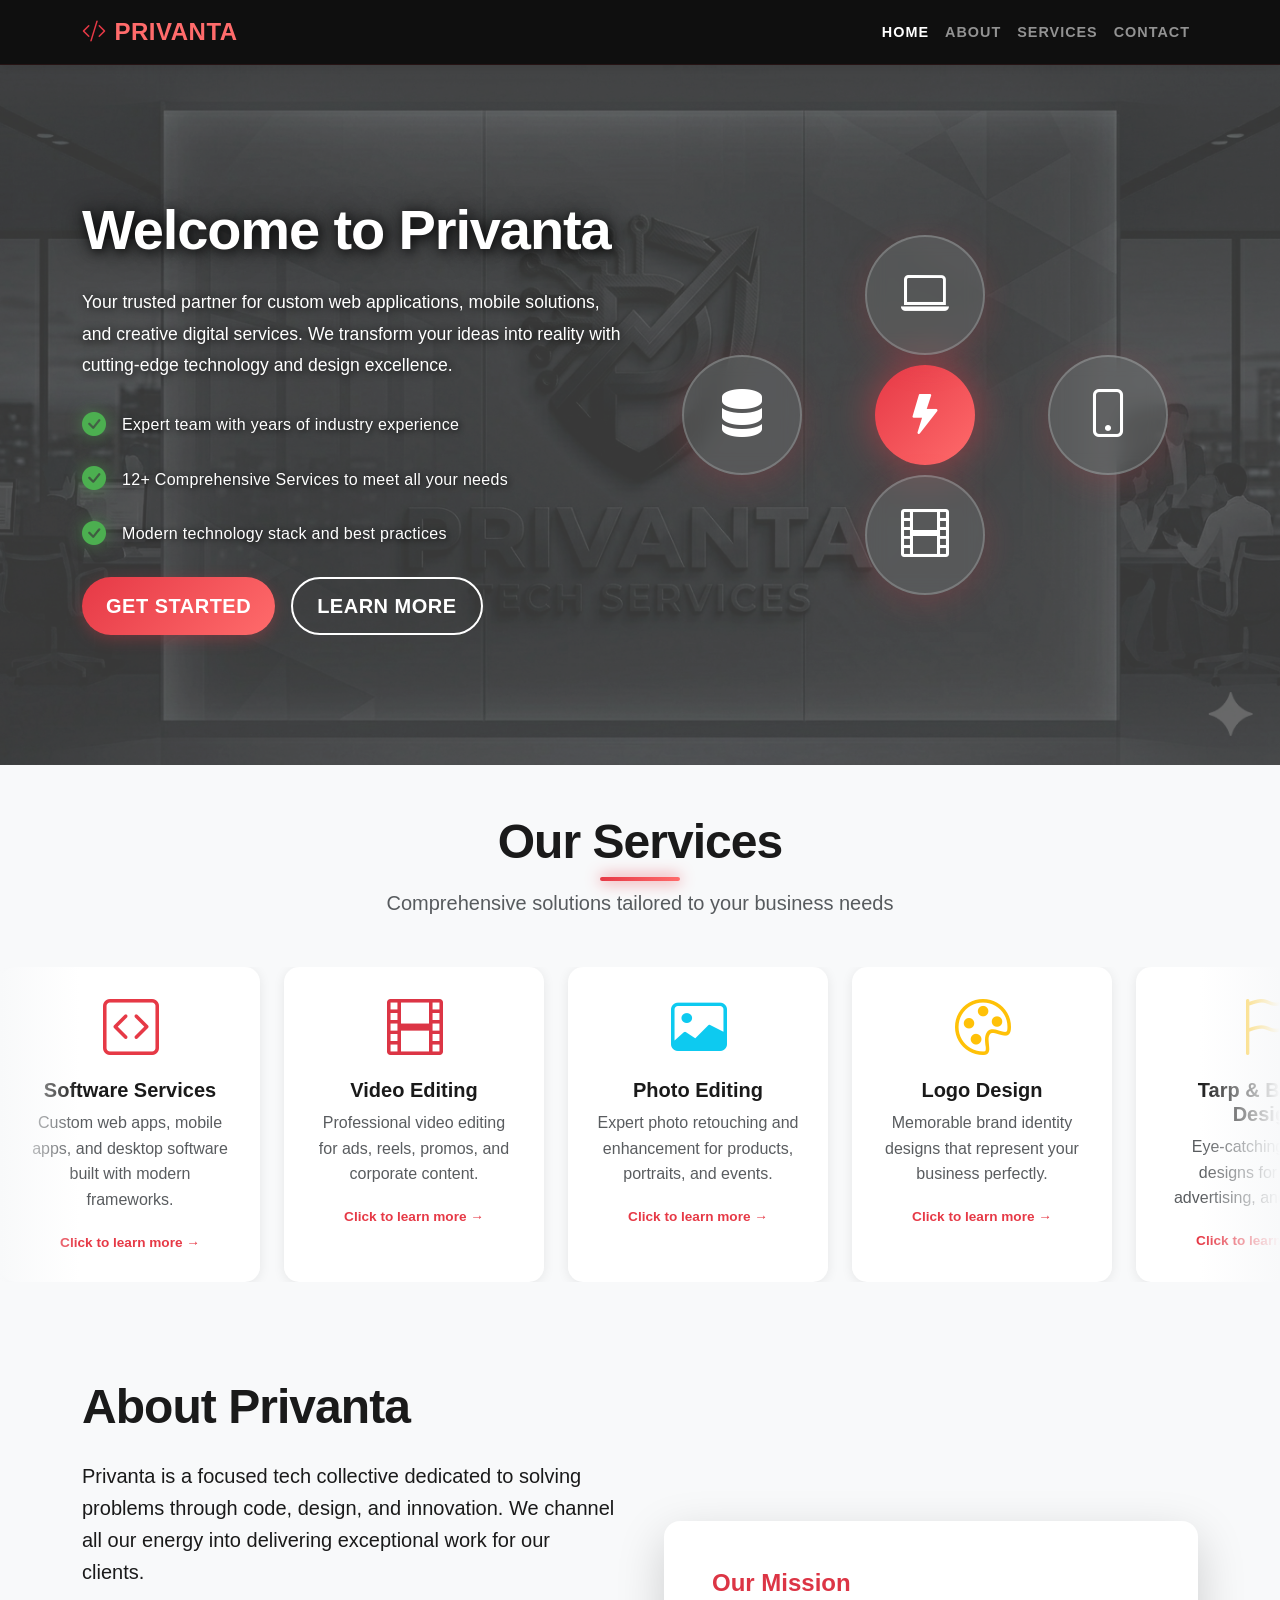
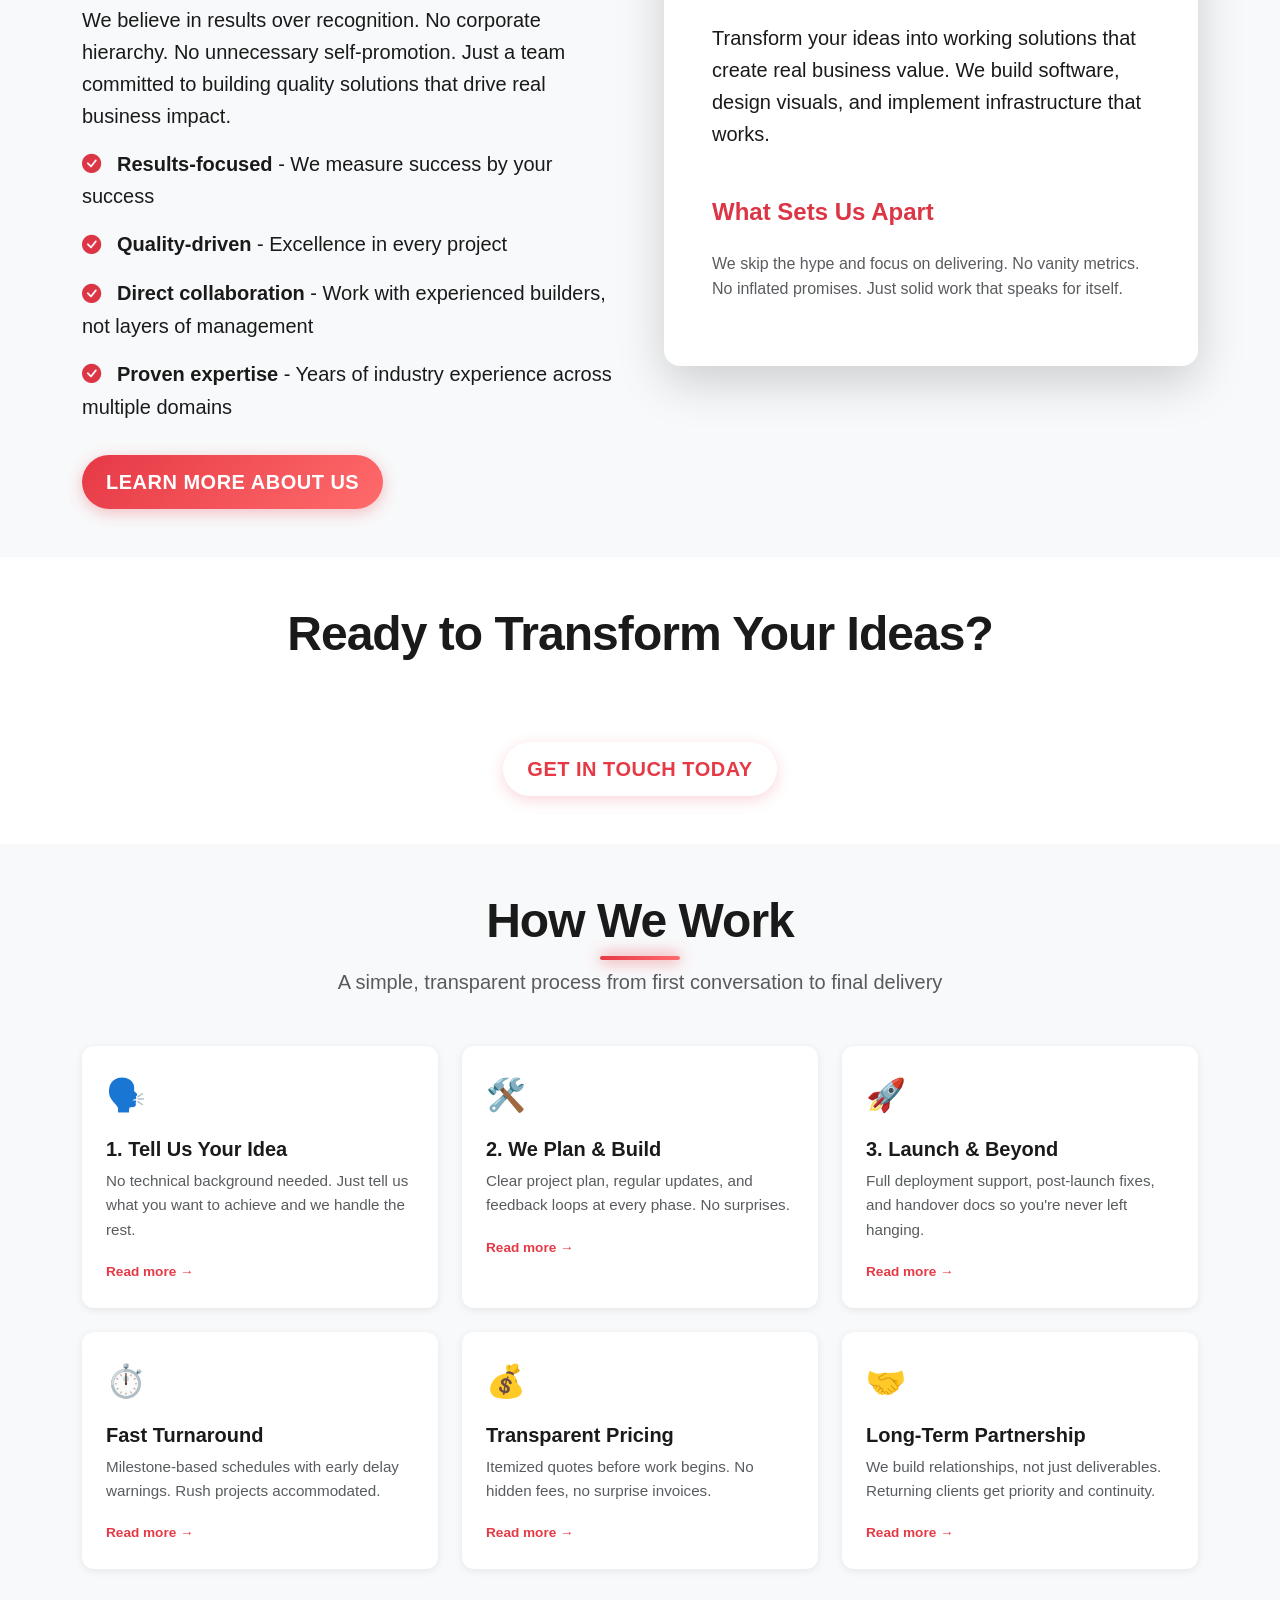
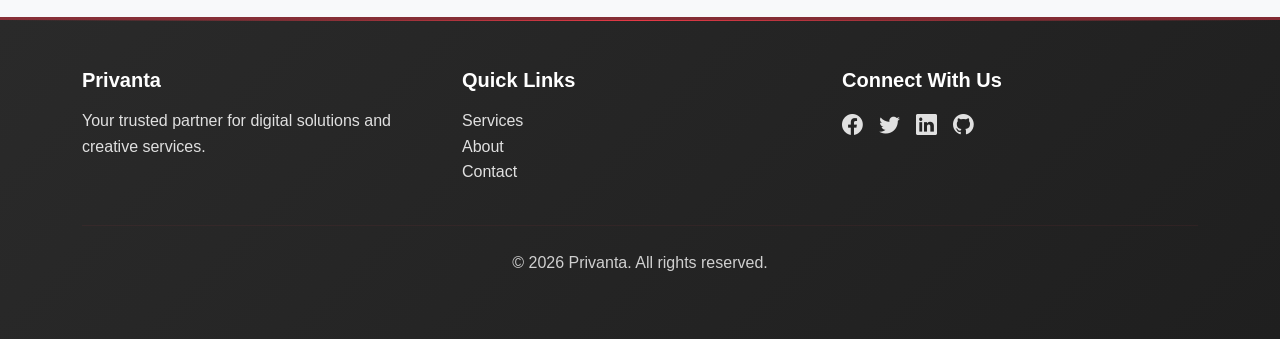
==== index.html @ a0b8b3bc "This is an initial commit" ====
<!DOCTYPE html>
<html lang="en">
<head>
    <meta charset="UTF-8">
    <meta name="viewport" content="width=device-width, initial-scale=1.0">
    <title>Privanta - Your Digital Solutions Partner</title>
    
    <!-- Bootstrap 5 CSS -->
    <link href="https://cdn.jsdelivr.net/npm/bootstrap@5.3.0/dist/css/bootstrap.min.css" rel="stylesheet">
    
    <!-- Bootstrap Icons -->
    <link href="https://cdn.jsdelivr.net/npm/bootstrap-icons@1.11.0/font/bootstrap-icons.css" rel="stylesheet">
    
    <!-- Custom CSS -->
    <link rel="stylesheet" href="css/style.css">
</head>
<body>
    <!-- Navigation -->
    <nav class="navbar navbar-expand-lg navbar-dark bg-dark sticky-top shadow-sm">
        <div class="container">
            <a class="navbar-brand fw-bold" href="#home">
                <i class="bi bi-code-slash"></i> Privanta
            </a>
            <button class="navbar-toggler" type="button" data-bs-toggle="collapse" data-bs-target="#navbarNav">
                <span class="navbar-toggler-icon"></span>
            </button>
            <div class="collapse navbar-collapse" id="navbarNav">
                <ul class="navbar-nav ms-auto">
                    <li class="nav-item"><a class="nav-link" href="#home">Home</a></li>
                    <li class="nav-item"><a class="nav-link" href="about">About</a></li>
                    <li class="nav-item"><a class="nav-link" href="#services">Services</a></li>
                    <li class="nav-item"><a class="nav-link" href="#" onclick="event.preventDefault(); new bootstrap.Modal(document.getElementById('contactModal')).show();">Contact</a></li>
                </ul>
            </div>
        </div>
    </nav>

    <!-- Hero Section -->
    <section id="home" class="hero-section py-5 bg-gradient">
        <div class="container py-5">
            <div class="row align-items-center">
                <div class="col-lg-6 text-white mb-5 mb-lg-0">
                    <h1 class="display-3 fw-bold mb-4 hero-title">Welcome to Privanta</h1>
                    <p class="lead mb-4 hero-subtitle">Your trusted partner for custom web applications, mobile solutions, and creative digital services. We transform your ideas into reality with cutting-edge technology and design excellence.</p>
                    
                    <!-- Key Features -->
                    <div class="hero-features mb-4">
                        <div class="d-flex align-items-center mb-3">
                            <i class="bi bi-check-circle-fill text-success me-3" style="font-size: 1.5rem;"></i>
                            <span>Expert team with years of industry experience</span>
                        </div>
                        <div class="d-flex align-items-center mb-3">
                            <i class="bi bi-check-circle-fill text-success me-3" style="font-size: 1.5rem;"></i>
                            <span>12+ Comprehensive Services to meet all your needs</span>
                        </div>
                        <div class="d-flex align-items-center">
                            <i class="bi bi-check-circle-fill text-success me-3" style="font-size: 1.5rem;"></i>
                            <span>Modern technology stack and best practices</span>
                        </div>
                    </div>

                    <div class="d-flex gap-3 flex-wrap">
                        <button class="btn btn-primary btn-lg" data-bs-toggle="modal" data-bs-target="#contactModal">Get Started</button>
                        <button class="btn btn-outline-light btn-lg" data-bs-toggle="modal" data-bs-target="#contactModal">Learn More</button>
                    </div>
                </div>
                <div class="col-lg-6">
                    <div class="hero-image text-center">
                        <!-- Animated Icons -->
                        <div class="hero-icons-container">
                            <div class="hero-icon-circle icon-1" onclick="showHeroDetail('web')" style="cursor:pointer;">
                                <i class="bi bi-laptop"></i>
                            </div>
                            <div class="hero-icon-circle icon-2" onclick="showHeroDetail('mobile')" style="cursor:pointer;">
                                <i class="bi bi-phone"></i>
                            </div>
                            <div class="hero-icon-circle icon-3" onclick="showHeroDetail('media')" style="cursor:pointer;">
                                <i class="bi bi-film"></i>
                            </div>
                            <div class="hero-icon-circle icon-4" onclick="showHeroDetail('infrastructure')" style="cursor:pointer;">
                                <i class="bi bi-server"></i>
                            </div>
                            <div class="hero-center-icon" onclick="showHeroDetail('privanta')" style="cursor:pointer;">
                                <i class="bi bi-lightning-fill"></i>
                            </div>
                        </div>
                        

                    </div>
                </div>
            </div>
        </div>
    </section>

    <!-- Services Section -->
    <section id="services" class="py-5 bg-light">
        <div class="container">
            <div class="section-header text-center mb-5">
                <h2 class="display-5 fw-bold mb-3">Our Services</h2>
                <p class="lead text-muted">Comprehensive solutions tailored to your business needs</p>
            </div>
        </div>
        <div class="services-scroll-wrapper">
            <div class="services-scroll-track">
                <!-- Original set -->
                <div class="service-scroll-card" onclick="showServiceDetail('Software Services')">
                    <div class="service-icon mb-3"><i class="bi bi-code-square display-4 text-primary"></i></div>
                    <h5 class="fw-bold mb-2">Software Services</h5>
                    <p class="text-muted">Custom web apps, mobile apps, and desktop software built with modern frameworks.</p>
                    <span class="text-primary fw-bold" style="font-size:0.85rem;">Click to learn more →</span>
                </div>
                <div class="service-scroll-card" onclick="showServiceDetail('Video Editing')">
                    <div class="service-icon mb-3"><i class="bi bi-film display-4 text-danger"></i></div>
                    <h5 class="fw-bold mb-2">Video Editing</h5>
                    <p class="text-muted">Professional video editing for ads, reels, promos, and corporate content.</p>
                    <span class="text-primary fw-bold" style="font-size:0.85rem;">Click to learn more →</span>
                </div>
                <div class="service-scroll-card" onclick="showServiceDetail('Photo Editing')">
                    <div class="service-icon mb-3"><i class="bi bi-image display-4 text-info"></i></div>
                    <h5 class="fw-bold mb-2">Photo Editing</h5>
                    <p class="text-muted">Expert photo retouching and enhancement for products, portraits, and events.</p>
                    <span class="text-primary fw-bold" style="font-size:0.85rem;">Click to learn more →</span>
                </div>
                <div class="service-scroll-card" onclick="showServiceDetail('Logo Design')">
                    <div class="service-icon mb-3"><i class="bi bi-palette display-4 text-warning"></i></div>
                    <h5 class="fw-bold mb-2">Logo Design</h5>
                    <p class="text-muted">Memorable brand identity designs that represent your business perfectly.</p>
                    <span class="text-primary fw-bold" style="font-size:0.85rem;">Click to learn more →</span>
                </div>
                <div class="service-scroll-card" onclick="showServiceDetail('Tarp and Banners Custom Design')">
                    <div class="service-icon mb-3"><i class="bi bi-flag display-4 text-warning"></i></div>
                    <h5 class="fw-bold mb-2">Tarp & Banner Design</h5>
                    <p class="text-muted">Eye-catching custom designs for events, advertising, and branding.</p>
                    <span class="text-primary fw-bold" style="font-size:0.85rem;">Click to learn more →</span>
                </div>
                <div class="service-scroll-card" onclick="showServiceDetail('CCTV Installations')">
                    <div class="service-icon mb-3"><i class="bi bi-camera-video display-4 text-danger"></i></div>
                    <h5 class="fw-bold mb-2">CCTV Installations</h5>
                    <p class="text-muted">Professional HD surveillance setup, configuration, and maintenance.</p>
                    <span class="text-primary fw-bold" style="font-size:0.85rem;">Click to learn more →</span>
                </div>
                <div class="service-scroll-card" onclick="showServiceDetail('Server Setup')">
                    <div class="service-icon mb-3"><i class="bi bi-server display-4 text-primary"></i></div>
                    <h5 class="fw-bold mb-2">Server Setup</h5>
                    <p class="text-muted">Complete server deployment, security hardening, and infrastructure management.</p>
                    <span class="text-primary fw-bold" style="font-size:0.85rem;">Click to learn more →</span>
                </div>
                <!-- Duplicate set for seamless loop -->
                <div class="service-scroll-card" onclick="showServiceDetail('Software Services')">
                    <div class="service-icon mb-3"><i class="bi bi-code-square display-4 text-primary"></i></div>
                    <h5 class="fw-bold mb-2">Software Services</h5>
                    <p class="text-muted">Custom web apps, mobile apps, and desktop software built with modern frameworks.</p>
                    <span class="text-primary fw-bold" style="font-size:0.85rem;">Click to learn more →</span>
                </div>
                <div class="service-scroll-card" onclick="showServiceDetail('Video Editing')">
                    <div class="service-icon mb-3"><i class="bi bi-film display-4 text-danger"></i></div>
                    <h5 class="fw-bold mb-2">Video Editing</h5>
                    <p class="text-muted">Professional video editing for ads, reels, promos, and corporate content.</p>
                    <span class="text-primary fw-bold" style="font-size:0.85rem;">Click to learn more →</span>
                </div>
                <div class="service-scroll-card" onclick="showServiceDetail('Photo Editing')">
                    <div class="service-icon mb-3"><i class="bi bi-image display-4 text-info"></i></div>
                    <h5 class="fw-bold mb-2">Photo Editing</h5>
                    <p class="text-muted">Expert photo retouching and enhancement for products, portraits, and events.</p>
                    <span class="text-primary fw-bold" style="font-size:0.85rem;">Click to learn more →</span>
                </div>
                <div class="service-scroll-card" onclick="showServiceDetail('Logo Design')">
                    <div class="service-icon mb-3"><i class="bi bi-palette display-4 text-warning"></i></div>
                    <h5 class="fw-bold mb-2">Logo Design</h5>
                    <p class="text-muted">Memorable brand identity designs that represent your business perfectly.</p>
                    <span class="text-primary fw-bold" style="font-size:0.85rem;">Click to learn more →</span>
                </div>
                <div class="service-scroll-card" onclick="showServiceDetail('Tarp and Banners Custom Design')">
                    <div class="service-icon mb-3"><i class="bi bi-flag display-4 text-warning"></i></div>
                    <h5 class="fw-bold mb-2">Tarp & Banner Design</h5>
                    <p class="text-muted">Eye-catching custom designs for events, advertising, and branding.</p>
                    <span class="text-primary fw-bold" style="font-size:0.85rem;">Click to learn more →</span>
                </div>
                <div class="service-scroll-card" onclick="showServiceDetail('CCTV Installations')">
                    <div class="service-icon mb-3"><i class="bi bi-camera-video display-4 text-danger"></i></div>
                    <h5 class="fw-bold mb-2">CCTV Installations</h5>
                    <p class="text-muted">Professional HD surveillance setup, configuration, and maintenance.</p>
                    <span class="text-primary fw-bold" style="font-size:0.85rem;">Click to learn more →</span>
                </div>
                <div class="service-scroll-card" onclick="showServiceDetail('Server Setup')">
                    <div class="service-icon mb-3"><i class="bi bi-server display-4 text-primary"></i></div>
                    <h5 class="fw-bold mb-2">Server Setup</h5>
                    <p class="text-muted">Complete server deployment, security hardening, and infrastructure management.</p>
                    <span class="text-primary fw-bold" style="font-size:0.85rem;">Click to learn more →</span>
                </div>
            </div>
        </div>
    </section>    </section>

    <!-- About Privanta Section -->
    <section id="about" class="py-5 bg-light">
        <div class="container">
            <div class="row align-items-center g-5">
                <div class="col-lg-6">
                    <h2 class="display-5 fw-bold mb-4">About Privanta</h2>
                    <p class="fs-5 mb-3">Privanta is a focused tech collective dedicated to solving problems through code, design, and innovation. We channel all our energy into delivering exceptional work for our clients.</p>
                    <p class="fs-5 mb-3">We believe in results over recognition. No corporate hierarchy. No unnecessary self-promotion. Just a team committed to building quality solutions that drive real business impact.</p>
                    <ul class="fs-5 list-unstyled">
                        <li class="mb-3"><i class="bi bi-check-circle-fill text-danger me-3" style="font-size: 1.2rem;"></i><strong>Results-focused</strong> - We measure success by your success</li>
                        <li class="mb-3"><i class="bi bi-check-circle-fill text-danger me-3" style="font-size: 1.2rem;"></i><strong>Quality-driven</strong> - Excellence in every project</li>
                        <li class="mb-3"><i class="bi bi-check-circle-fill text-danger me-3" style="font-size: 1.2rem;"></i><strong>Direct collaboration</strong> - Work with experienced builders, not layers of management</li>
                        <li class="mb-3"><i class="bi bi-check-circle-fill text-danger me-3" style="font-size: 1.2rem;"></i><strong>Proven expertise</strong> - Years of industry experience across multiple domains</li>
                    </ul>
                    <a href="about" class="btn btn-primary btn-lg mt-3">Learn More About Us</a>
                </div>
                <div class="col-lg-6">
                    <div class="bg-white p-5 rounded-4 shadow-lg">
                        <h4 class="fw-bold mb-4 text-danger">Our Mission</h4>
                        <p class="fs-5 mb-4">Transform your ideas into working solutions that create real business value. We build software, design visuals, and implement infrastructure that works.</p>
                        <h4 class="fw-bold mb-4 text-danger mt-5">What Sets Us Apart</h4>
                        <p class="text-muted">We skip the hype and focus on delivering. No vanity metrics. No inflated promises. Just solid work that speaks for itself.</p>
                    </div>
                </div>
            </div>
        </div>
    </section>

    <!-- Call to Action Section -->
    <section class="py-5 bg-gradient" style="position: relative;">
        <div class="container text-center text-white" style="position: relative; z-index: 1;">
            <h2 class="display-5 fw-bold mb-4">Ready to Transform Your Ideas?</h2>
            <p class="lead mb-4">Let's collaborate to create something extraordinary for your business.</p>
            <button class="btn btn-light btn-lg fw-bold" data-bs-toggle="modal" data-bs-target="#contactModal">
                Get In Touch Today
            </button>
        </div>
    </section>

    <!-- How We Work Section -->
    <section class="py-5" style="background: #f8f9fa;">
        <div class="container">
            <div class="section-header text-center mb-5">
                <h2 class="display-5 fw-bold mb-3">How We Work</h2>
                <p class="lead text-muted">A simple, transparent process from first conversation to final delivery</p>
            </div>
            <div class="row g-4">
                <div class="col-md-4">
                    <div class="bg-white rounded-3 p-4 h-100 shadow-sm border-0 hover-glow" onclick="showHowWeWork('idea')" style="cursor:pointer;">
                        <div class="mb-3" style="font-size: 2rem;">🗣️</div>
                        <h5 class="fw-bold mb-2">1. Tell Us Your Idea</h5>
                        <p class="text-muted" style="font-size: 0.95rem;">No technical background needed. Just tell us what you want to achieve and we handle the rest.</p>
                        <span class="text-primary fw-bold" style="font-size:0.85rem;">Read more →</span>
                    </div>
                </div>
                <div class="col-md-4">
                    <div class="bg-white rounded-3 p-4 h-100 shadow-sm border-0 hover-glow" onclick="showHowWeWork('build')" style="cursor:pointer;">
                        <div class="mb-3" style="font-size: 2rem;">🛠️</div>
                        <h5 class="fw-bold mb-2">2. We Plan & Build</h5>
                        <p class="text-muted" style="font-size: 0.95rem;">Clear project plan, regular updates, and feedback loops at every phase. No surprises.</p>
                        <span class="text-primary fw-bold" style="font-size:0.85rem;">Read more →</span>
                    </div>
                </div>
                <div class="col-md-4">
                    <div class="bg-white rounded-3 p-4 h-100 shadow-sm border-0 hover-glow" onclick="showHowWeWork('launch')" style="cursor:pointer;">
                        <div class="mb-3" style="font-size: 2rem;">🚀</div>
                        <h5 class="fw-bold mb-2">3. Launch & Beyond</h5>
                        <p class="text-muted" style="font-size: 0.95rem;">Full deployment support, post-launch fixes, and handover docs so you're never left hanging.</p>
                        <span class="text-primary fw-bold" style="font-size:0.85rem;">Read more →</span>
                    </div>
                </div>
                <div class="col-md-4">
                    <div class="bg-white rounded-3 p-4 h-100 shadow-sm border-0 hover-glow" onclick="showHowWeWork('turnaround')" style="cursor:pointer;">
                        <div class="mb-3" style="font-size: 2rem;">⏱️</div>
                        <h5 class="fw-bold mb-2">Fast Turnaround</h5>
                        <p class="text-muted" style="font-size: 0.95rem;">Milestone-based schedules with early delay warnings. Rush projects accommodated.</p>
                        <span class="text-primary fw-bold" style="font-size:0.85rem;">Read more →</span>
                    </div>
                </div>
                <div class="col-md-4">
                    <div class="bg-white rounded-3 p-4 h-100 shadow-sm border-0 hover-glow" onclick="showHowWeWork('pricing')" style="cursor:pointer;">
                        <div class="mb-3" style="font-size: 2rem;">💰</div>
                        <h5 class="fw-bold mb-2">Transparent Pricing</h5>
                        <p class="text-muted" style="font-size: 0.95rem;">Itemized quotes before work begins. No hidden fees, no surprise invoices.</p>
                        <span class="text-primary fw-bold" style="font-size:0.85rem;">Read more →</span>
                    </div>
                </div>
                <div class="col-md-4">
                    <div class="bg-white rounded-3 p-4 h-100 shadow-sm border-0 hover-glow" onclick="showHowWeWork('partnership')" style="cursor:pointer;">
                        <div class="mb-3" style="font-size: 2rem;">🤝</div>
                        <h5 class="fw-bold mb-2">Long-Term Partnership</h5>
                        <p class="text-muted" style="font-size: 0.95rem;">We build relationships, not just deliverables. Returning clients get priority and continuity.</p>
                        <span class="text-primary fw-bold" style="font-size:0.85rem;">Read more →</span>
                    </div>
                </div>
            </div>
        </div>
    </section>

    <!-- Footer -->
    <footer class="bg-dark text-white py-5">
        <div class="container">
            <div class="row g-4">
                <div class="col-md-4">
                    <h5 class="fw-bold mb-3">Privanta</h5>
                    <p style="color: #e0e0e0;">Your trusted partner for digital solutions and creative services.</p>
                </div>
                <div class="col-md-4">
                    <h5 class="fw-bold mb-3">Quick Links</h5>
                    <ul class="list-unstyled">
                        <li><a href="#services" style="color: #e0e0e0;" class="text-decoration-none">Services</a></li>
                        <li><a href="about" style="color: #e0e0e0;" class="text-decoration-none">About</a></li>
                        <li><a href="#" onclick="event.preventDefault(); new bootstrap.Modal(document.getElementById('contactModal')).show();" style="color: #e0e0e0;" class="text-decoration-none">Contact</a></li>
                    </ul>
                </div>
                <div class="col-md-4">
                    <h5 class="fw-bold mb-3">Connect With Us</h5>
                    <div class="d-flex gap-3">
                        <a href="#" style="color: #e0e0e0;" class="text-decoration-none"><i class="bi bi-facebook"></i></a>
                        <a href="#" style="color: #e0e0e0;" class="text-decoration-none"><i class="bi bi-twitter"></i></a>
                        <a href="#" style="color: #e0e0e0;" class="text-decoration-none"><i class="bi bi-linkedin"></i></a>
                        <a href="#" style="color: #e0e0e0;" class="text-decoration-none"><i class="bi bi-github"></i></a>
                    </div>
                </div>
            </div>
            <hr class="my-4" style="border-color: rgba(230, 57, 70, 0.3);">
            <div class="text-center" style="color: #d0d0d0;">
                <p>&copy; 2026 Privanta. All rights reserved.</p>
            </div>
        </div>
    </footer>

    <!-- Tech Details Modal -->
    <div class="modal fade" id="techModal" tabindex="-1">
        <div class="modal-dialog modal-dialog-centered modal-lg">
            <div class="modal-content">
                <div class="modal-header bg-primary text-white">
                    <h5 class="modal-title" id="techModalTitle">Technology Details</h5>
                    <button type="button" class="btn-close btn-close-white" data-bs-dismiss="modal"></button>
                </div>
                <div class="modal-body">
                    <div id="techDescription"></div>
                </div>
            </div>
        </div>
    </div>

    <!-- Service Details Modal -->
    <div class="modal fade" id="serviceModal" tabindex="-1">
        <div class="modal-dialog modal-dialog-centered modal-lg">
            <div class="modal-content">
                <div class="modal-header bg-primary text-white">
                    <h5 class="modal-title" id="serviceModalTitle">Service Details</h5>
                    <button type="button" class="btn-close btn-close-white" data-bs-dismiss="modal"></button>
                </div>
                <div class="modal-body">
                    <div id="serviceDescription"></div>
                </div>
            </div>
        </div>
    </div>

    <!-- Contact Modal -->
    <div class="modal fade" id="contactModal" tabindex="-1">
        <div class="modal-dialog modal-dialog-centered">
            <div class="modal-content">
                <div class="modal-header bg-primary text-white">
                    <h5 class="modal-title">Get In Touch</h5>
                    <button type="button" class="btn-close btn-close-white" data-bs-dismiss="modal"></button>
                </div>
                <div class="modal-body p-4">
                    <form id="contactForm">
                        <div class="mb-3">
                            <label for="name" class="form-label">Full Name</label>
                            <input type="text" class="form-control" id="name" required>
                        </div>
                        <div class="mb-3">
                            <label for="email" class="form-label">Email Address</label>
                            <input type="email" class="form-control" id="email" required>
                        </div>
                        <div class="mb-3">
                            <label for="service" class="form-label">Service Interest</label>
                            <select class="form-select" id="service" required>
                                <option selected disabled>Select a service</option>
                                <option>Software Services</option>
                                <option>Video Editing</option>
                                <option>Photo Editing</option>
                                <option>Logo Design</option>
                                <option>Tarp and Banners Custom Design</option>
                                <option>CCTV Installations</option>
                                <option>Server Setup</option>
                            </select>
                        </div>
                        <div class="mb-3">
                            <label for="message" class="form-label">Message</label>
                            <textarea class="form-control" id="message" rows="4" required></textarea>
                        </div>
                        <button type="submit" class="btn btn-primary w-100">Send Message</button>
                    </form>
                </div>
            </div>
        </div>
    </div>

    <!-- Bootstrap 5 JS -->
    <script src="https://cdn.jsdelivr.net/npm/bootstrap@5.3.0/dist/js/bootstrap.bundle.min.js"></script>
    
    <!-- Custom JS -->
    <script src="js/script.js"></script>
</body>
</html>
---- css/style.css ----
/* ============================================
   CUSTOM STYLES FOR PRIVANTA
   ============================================ */

:root {
    --primary-color: #e63946;
    --secondary-color: #ff6b6b;
    --accent-color: #a4161a;
    --dark-bg: #0f0f0f;
    --light-bg: #f8f9fa;
    --text-dark: #1a1a1a;
    --text-muted: #6c757d;
    --border-color: #e9ecef;
    --gradient-light: #ff8c8c;
    --red-glow: rgba(230, 57, 70, 0.3);
}

/* ============================================
   GENERAL STYLES
   ============================================ */

* {
    margin: 0;
    padding: 0;
    box-sizing: border-box;
}

body {
    font-family: 'Segoe UI', Tahoma, Geneva, Verdana, sans-serif;
    color: var(--text-dark);
    line-height: 1.6;
    overflow-x: hidden;
}

html {
    scroll-behavior: smooth;
}

/* ============================================
   TYPOGRAPHY
   ============================================ */

h1, h2, h3, h4, h5, h6 {
    font-weight: 600;
    color: var(--text-dark);
}

.display-4, .display-5 {
    letter-spacing: -0.02em;
}

/* ============================================
   GRADIENT BACKGROUND
   ============================================ */

.bg-gradient {
    background: linear-gradient(135deg, #e63946 0%, #ff6b6b 50%, #a4161a 100%);
    position: relative;
    overflow: hidden;
}



@keyframes moveBackground {
    0% {
        transform: translate(0, 0);
    }
    100% {
        transform: translate(50px, 50px);
    }
}

/* ============================================
   NAVIGATION
   ============================================ */

.navbar {
    background-color: var(--dark-bg) !important;
    box-shadow: 0 4px 20px rgba(230, 57, 70, 0.2);
    backdrop-filter: blur(10px);
    border-bottom: 1px solid rgba(230, 57, 70, 0.1);
}

.navbar-brand {
    font-size: 1.5rem;
    letter-spacing: 0.5px;
    color: var(--secondary-color) !important;
    font-weight: 800;
    text-transform: uppercase;
    animation: brandPulse 2s ease-in-out infinite;
    display: flex;
    align-items: center;
}

.navbar-logo {
    height: 50px;
    width: auto;
    filter: drop-shadow(0 0 8px rgba(230, 57, 70, 0.6));
    animation: logoPulse 2s ease-in-out infinite;
    transition: all 0.3s ease;
}

.navbar-brand:hover .navbar-logo {
    filter: drop-shadow(0 0 15px rgba(255, 107, 107, 0.8)) brightness(1.1);
}

@keyframes logoPulse {
    0%, 100% {
        filter: drop-shadow(0 0 8px rgba(230, 57, 70, 0.6));
    }
    50% {
        filter: drop-shadow(0 0 15px rgba(255, 107, 107, 0.8));
    }
}

@keyframes brandPulse {
    0%, 100% {
        text-shadow: 0 0 10px rgba(230, 57, 70, 0.5);
    }
    50% {
        text-shadow: 0 0 20px rgba(255, 107, 107, 0.8);
    }
}

.navbar-brand i {
    margin-right: 0.5rem;
    color: var(--primary-color);
    animation: spin 3s linear infinite;
}

@keyframes spin {
    0% {
        transform: rotate(0deg);
    }
    100% {
        transform: rotate(360deg);
    }
}

.nav-link {
    transition: all 0.3s ease;
    position: relative;
    font-weight: 600;
    text-transform: uppercase;
    font-size: 0.9rem;
    letter-spacing: 1px;
}

.nav-link:hover {
    color: var(--secondary-color) !important;
    text-shadow: 0 0 10px rgba(255, 107, 107, 0.6);
}

.nav-link::after {
    content: '';
    position: absolute;
    bottom: 0;
    left: 0;
    width: 0;
    height: 3px;
    background: linear-gradient(90deg, var(--primary-color), var(--secondary-color));
    transition: width 0.4s cubic-bezier(0.34, 1.56, 0.64, 1);
    box-shadow: 0 0 8px var(--primary-color);
}

.nav-link:hover::after {
    width: 100%;
}

/* ============================================
   HERO SECTION
   ============================================ */

.hero-section {
    background: linear-gradient(135deg, rgba(230, 57, 70, 0.6) 0%, rgba(255, 107, 107, 0.6) 50%, rgba(164, 22, 26, 0.7) 100%);
    background-size: cover;
    background-position: center;
    color: white;
    position: relative;
    overflow: hidden;
    min-height: 700px;
    display: flex;
    align-items: center;
}

/* Text color variations for different carousel images */
.hero-section {
    color: #ffffff;
}

.hero-section::before {
    content: '';
    position: absolute;
    top: 0;
    left: 0;
    right: 0;
    bottom: 0;
    background-size: contain;
    background-position: center;
    background-repeat: no-repeat;
    background-attachment: fixed;
    opacity: 0.5;
    z-index: 0;
    transition: background-image 0.8s ease-in-out;
    pointer-events: none;
}

.hero-section::after {
    content: '';
    position: absolute;
    top: 0;
    left: 0;
    right: 0;
    bottom: 0;
    background: rgba(0, 0, 0, 0.45);
    z-index: 0;
    pointer-events: none;
}

/* Mobile Responsive Styles */
@media (max-width: 992px) {
    .hero-icons-container {
        height: 300px;
    }

    .hero-icon-circle {
        width: 100px;
        height: 100px;
        font-size: 2.5rem;
    }

    .hero-center-icon {
        width: 85px;
        height: 85px;
        font-size: 2.2rem;
    }
}

@media (max-width: 768px) {
    .hero-section {
        min-height: 560px;
    }

    .hero-section::before {
        background-attachment: scroll;
        background-size: contain;
        background-position: center;
        opacity: 0.4;
    }

    .hero-title {
        font-size: 2rem;
    }

    .hero-subtitle {
        font-size: 0.95rem;
    }

    /* Hide animations on tablet */
    .hero-icons-container {
        height: 280px;
        opacity: 0.7;
    }

    .hero-icon-circle {
        width: 80px;
        height: 80px;
        font-size: 2rem;
        animation: none !important;
    }

    .hero-icon-circle:hover {
        transform: scale(1) !important;
    }

    .hero-center-icon {
        width: 65px;
        height: 65px;
        font-size: 1.6rem;
        animation: pulse-center-mobile 2s ease-in-out infinite !important;
    }

    @keyframes pulse-center-mobile {
        0%, 100% {
            box-shadow: 0 0 20px rgba(230, 57, 70, 0.4);
        }
        50% {
            box-shadow: 0 0 30px rgba(230, 57, 70, 0.6);
        }
    }
}

@media (max-width: 576px) {
    .hero-section {
        min-height: 480px;
        padding: 1.5rem 0;
    }

    .hero-section::before {
        background-size: contain;
        background-position: center;
        opacity: 0.3;
    }

    .hero-title {
        font-size: 1.4rem;
        margin-bottom: 1.5rem;
    }

    .hero-subtitle {
        font-size: 0.8rem;
        margin-bottom: 1rem;
        line-height: 1.5;
    }

    .hero-features {
        margin-bottom: 1.5rem;
    }

    .hero-features .d-flex {
        margin-bottom: 0.8rem;
    }

    .hero-features .bi-check-circle-fill {
        font-size: 1.2rem;
        margin-right: 0.8rem;
    }

    .hero-features span {
        font-size: 0.85rem;
    }

    /* Minimize/Hide icons on mobile */
    .hero-icons-container {
        height: 150px;
        opacity: 0.4;
        margin-top: 2rem;
    }

    .hero-icon-circle {
        width: 50px;
        height: 50px;
        font-size: 1.2rem;
        animation: none !important;
        border-width: 1px;
    }

    .hero-icon-circle:hover {
        transform: none !important;
        background: rgba(255, 255, 255, 0.1);
    }

    .hero-center-icon {
        width: 45px;
        height: 45px;
        font-size: 1rem;
        animation: pulse-center-mobile 2s ease-in-out infinite !important;
        box-shadow: 0 0 15px rgba(230, 57, 70, 0.3);
    }

    .btn {
        font-size: 0.85rem;
        padding: 0.5rem 1rem;
    }

    .btn-lg {
        padding: 0.6rem 1.2rem;
    }
}

.carousel-indicators {
    position: relative;
    margin-top: 1rem;
    margin-bottom: 0;
}

.carousel-indicators [data-bs-target] {
    background-color: rgba(230, 57, 70, 0.5);
    border-radius: 50%;
    width: 10px;
    height: 10px;
}

.carousel-indicators [data-bs-target].active {
    background-color: var(--primary-color);
}

.carousel-container {
    width: 100%;
    margin: 0 auto;
    display: block;
}

#heroCarousel {
    display: flex;
    justify-content: center;
}

#heroCarousel .carousel-inner {
    border-radius: 1rem;
    box-shadow: 0 8px 32px rgba(230, 57, 70, 0.3);
    background: rgba(0, 0, 0, 0.15);
    padding: 0.5rem;
    width: fit-content;
    margin: 0 auto;
}

#heroCarousel .carousel-item {
    display: flex;
    align-items: center;
    justify-content: center;
}

.carousel-img {
    width: 400px;
    height: 218px;
    object-fit: contain;
    border-radius: 0.75rem;
    filter: drop-shadow(0 0 20px rgba(230, 57, 70, 0.3));
    transition: filter 0.3s ease, transform 0.5s ease;
}

@media (max-width: 992px) {
    .carousel-img {
        width: 320px;
        height: 174px;
    }
}

@media (max-width: 576px) {
    .carousel-img {
        width: 260px;
        height: 142px;
    }
}

.carousel-img:hover {
    filter: drop-shadow(0 0 40px rgba(255, 107, 107, 0.8)) brightness(1.1);
    transform: scale(1.02);
}

.carousel-item.active .carousel-img {
    animation: fadeInScale 0.5s ease-in-out;
}

@keyframes fadeInScale {
    0% {
        opacity: 0;
        transform: scale(0.95);
    }
    100% {
        opacity: 1;
        transform: scale(1);
    }
}

.carousel-img:hover {
    filter: drop-shadow(0 0 40px rgba(255, 107, 107, 0.8)) brightness(1.1);
    transform: scale(1.05);
}

.carousel-inner-custom {
    background: rgba(0, 0, 0, 0.1);
    border-radius: 1rem;
    padding: 1.5rem;
    box-shadow: 0 8px 32px rgba(230, 57, 70, 0.2);
}

.hero-section > .container {
    position: relative;
    z-index: 1;
}

@keyframes floatBg {
    0%, 100% {
        transform: translateY(0) scale(1);
    }
    50% {
        transform: translateY(-30px) scale(1.1);
    }
}

@keyframes carouselFade {
    0% {
        opacity: 1;
    }
    to {
        opacity: 0.8;
    }
}

.hero-image {
    animation: float 3s ease-in-out infinite, glow 2s ease-in-out infinite;
    position: relative;
    z-index: 2;
    height: 100%;
}

.hero-logo-image {
    max-width: 100%;
    height: auto;
    max-height: 500px;
    animation: float 3s ease-in-out infinite, glow 2s ease-in-out infinite;
    filter: drop-shadow(0 0 20px rgba(230, 57, 70, 0.4));
    transition: all 0.3s ease;
}

.hero-logo-image:hover {
    filter: drop-shadow(0 0 40px rgba(255, 107, 107, 0.8)) brightness(1.1);
}

@keyframes float {
    0%, 100% {
        transform: translateY(0px);
    }
    50% {
        transform: translateY(-30px);
    }
}

@keyframes glow {
    0%, 100% {
        filter: drop-shadow(0 0 10px rgba(230, 57, 70, 0.5));
    }
    50% {
        filter: drop-shadow(0 0 30px rgba(255, 107, 107, 0.8));
    }
}

.hero-section h1 {
    animation: slideInLeft 0.8s ease-out;
    position: relative;
    z-index: 2;
}

@keyframes slideInLeft {
    from {
        opacity: 0;
        transform: translateX(-50px);
    }
    to {
        opacity: 1;
        transform: translateX(0);
    }
}

.hero-section .lead {
    font-size: 1.1rem;
    margin-bottom: 2rem;
    animation: slideInLeft 0.8s ease-out 0.2s both;
    position: relative;
    z-index: 2;
}

.hero-section .d-flex {
    animation: slideInLeft 0.8s ease-out 0.4s both;
    position: relative;
    z-index: 2;
}

/* ============================================
   HERO SECTION - ENHANCED ELEMENTS
   ============================================ */

.hero-badge {
    animation: slideInLeft 0.8s ease-out;
    position: relative;
    z-index: 2;
}

.hero-badge .badge {
    font-size: 1rem;
    box-shadow: 0 4px 15px rgba(230, 57, 70, 0.3);
    background: linear-gradient(135deg, #ffffff 0%, #f0f0f0 100%) !important;
    color: #e63946 !important;
    font-weight: 700 !important;
}

.hero-title {
    color: #ffffff;
    animation: slideInLeft 0.8s ease-out 0.1s both;
    font-size: 3.5rem;
    letter-spacing: -0.02em;
    text-shadow: 2px 2px 12px rgba(0, 0, 0, 0.9), 0 0 30px rgba(0, 0, 0, 0.7);
    position: relative;
    z-index: 2;
}

.hero-subtitle {
    animation: slideInLeft 0.8s ease-out 0.2s both;
    font-size: 1.15rem;
    line-height: 1.8;
    color: #ffffff;
    text-shadow: 1px 1px 8px rgba(0, 0, 0, 0.9);
    position: relative;
    z-index: 2;
}

.hero-features {
    animation: slideInLeft 0.8s ease-out 0.3s both;
    position: relative;
    z-index: 2;
}

.hero-features .bi-check-circle-fill {
    animation: pulse 2s ease-in-out infinite;
    color: #4caf50 !important;
    filter: drop-shadow(0 0 8px rgba(76, 175, 80, 0.5));
}

@keyframes pulseCheck {
    0%, 100% {
        filter: drop-shadow(0 0 5px rgba(76, 175, 80, 0.4));
    }
    50% {
        filter: drop-shadow(0 0 15px rgba(76, 175, 80, 0.8));
    }
}

.hero-features span {
    font-weight: 500;
    letter-spacing: 0.3px;
    color: #ffffff;
    text-shadow: 1px 1px 6px rgba(0, 0, 0, 0.9);
}

/* Hero Icons Container */
.hero-icons-container {
    position: relative;
    width: 100%;
    height: 400px;
    display: flex;
    align-items: center;
    justify-content: center;
    z-index: 2;
}

.hero-icon-circle {
    position: absolute;
    width: 120px;
    height: 120px;
    border-radius: 50%;
    background: rgba(255, 255, 255, 0.1);
    backdrop-filter: blur(10px);
    display: flex;
    align-items: center;
    justify-content: center;
    border: 2px solid rgba(255, 255, 255, 0.2);
    font-size: 3rem;
    color: #ffffff;
    box-shadow: 0 8px 32px rgba(230, 57, 70, 0.2);
    transition: all 0.4s ease;
    z-index: 2;
}

.hero-icon-circle:hover {
    background: rgba(255, 255, 255, 0.2);
    border-color: rgba(255, 255, 255, 0.4);
    transform: scale(1.1);
    box-shadow: 0 12px 40px rgba(230, 57, 70, 0.4);
}

.icon-1 {
    top: 20px;
    left: 50%;
    transform: translateX(-50%);
    animation: float-orbit-1 8s infinite ease-in-out;
}

.icon-2 {
    top: 50%;
    right: 30px;
    transform: translateY(-50%);
    animation: float-orbit-2 8s infinite ease-in-out;
}

.icon-3 {
    bottom: 20px;
    left: 50%;
    transform: translateX(-50%);
    animation: float-orbit-3 8s infinite ease-in-out;
}

.icon-4 {
    top: 50%;
    left: 30px;
    transform: translateY(-50%);
    animation: float-orbit-4 8s infinite ease-in-out;
}

.hero-center-icon {
    position: absolute;
    width: 100px;
    height: 100px;
    border-radius: 50%;
    background: linear-gradient(135deg, #e63946, #ff6b6b);
    display: flex;
    align-items: center;
    justify-content: center;
    font-size: 2.5rem;
    color: #ffffff;
    box-shadow: 0 0 40px rgba(230, 57, 70, 0.6);
    animation: pulse-center 2s ease-in-out infinite;
    z-index: 1;
}

@keyframes float-orbit-1 {
    0%, 100% {
        transform: translateX(-50%) translateY(0px);
    }
    25% {
        transform: translateX(-50%) translateY(-30px);
    }
    50% {
        transform: translateX(-50%) translateY(-50px);
    }
    75% {
        transform: translateX(-50%) translateY(-30px);
    }
}

@keyframes float-orbit-2 {
    0%, 100% {
        transform: translateY(-50%) translateX(0px);
    }
    25% {
        transform: translateY(-50%) translateX(-30px);
    }
    50% {
        transform: translateY(-50%) translateX(-50px);
    }
    75% {
        transform: translateY(-50%) translateX(-30px);
    }
}

@keyframes float-orbit-3 {
    0%, 100% {
        transform: translateX(-50%) translateY(0px);
    }
    25% {
        transform: translateX(-50%) translateY(30px);
    }
    50% {
        transform: translateX(-50%) translateY(50px);
    }
    75% {
        transform: translateX(-50%) translateY(30px);
    }
}

@keyframes float-orbit-4 {
    0%, 100% {
        transform: translateY(-50%) translateX(0px);
    }
    25% {
        transform: translateY(-50%) translateX(30px);
    }
    50% {
        transform: translateY(-50%) translateX(50px);
    }
    75% {
        transform: translateY(-50%) translateX(30px);
    }
}

@keyframes pulse-center {
    0%, 100% {
        box-shadow: 0 0 40px rgba(230, 57, 70, 0.6), 0 0 80px rgba(230, 57, 70, 0.3);
        transform: scale(1);
    }
    50% {
        box-shadow: 0 0 60px rgba(230, 57, 70, 0.8), 0 0 100px rgba(230, 57, 70, 0.5);
        transform: scale(1.05);
    }
}

/* ============================================
   SECTION HEADERS
   ============================================ */

.section-header {
    margin-bottom: 3rem;
}

.section-header h2 {
    position: relative;
    display: inline-block;
    animation: titleSlideIn 0.8s ease-out;
}

@keyframes titleSlideIn {
    from {
        opacity: 0;
        transform: translateY(20px);
    }
    to {
        opacity: 1;
        transform: translateY(0);
    }
}

.section-header h2::after {
    content: '';
    position: absolute;
    bottom: -10px;
    left: 50%;
    transform: translateX(-50%);
    width: 80px;
    height: 4px;
    background: linear-gradient(90deg, var(--primary-color), var(--secondary-color));
    border-radius: 2px;
    box-shadow: 0 0 15px var(--primary-color);
    animation: expandWidth 0.8s ease-out 0.2s both;
}

@keyframes expandWidth {
    from {
        width: 0;
    }
    to {
        width: 80px;
    }
}

.section-header .lead {
    animation: fadeIn 0.8s ease-out 0.3s both;
}

@keyframes fadeIn {
    from {
        opacity: 0;
    }
    to {
        opacity: 1;
    }
}

/* ============================================
   SERVICE CARDS
   ============================================ */

.service-card {
    transition: all 0.4s cubic-bezier(0.34, 1.56, 0.64, 1);
    position: relative;
    overflow: hidden;
    background: white;
    border-radius: 15px;
    cursor: pointer;
}

.service-card::before {
    content: '';
    position: absolute;
    top: 0;
    left: 0;
    right: 0;
    height: 4px;
    background: linear-gradient(90deg, var(--primary-color), var(--secondary-color));
    transform: scaleX(0);
    transform-origin: left;
    transition: transform 0.4s cubic-bezier(0.34, 1.56, 0.64, 1);
    box-shadow: 0 0 15px var(--primary-color);
}

.service-card::after {
    content: '';
    position: absolute;
    inset: 0;
    background: linear-gradient(135deg, rgba(230, 57, 70, 0.1) 0%, transparent 100%);
    opacity: 0;
    transition: opacity 0.4s ease;
}

.service-card:hover {
    transform: translateY(-15px) scale(1.05);
    box-shadow: 0 20px 40px rgba(230, 57, 70, 0.25) !important;
}

.service-card:hover::before {
    transform: scaleX(1);
}

.service-card:hover::after {
    opacity: 1;
}

.service-icon {
    transition: all 0.4s ease;
    position: relative;
    z-index: 2;
}

.service-card:hover .service-icon {
    transform: scale(1.2) rotate(5deg);
    filter: drop-shadow(0 0 15px rgba(230, 57, 70, 0.6));
}

.service-card:hover .service-icon i {
    animation: pulse 0.6s ease;
}

@keyframes pulse {
    0% {
        transform: scale(1);
    }
    50% {
        transform: scale(1.1);
    }
    100% {
        transform: scale(1);
    }
}

/* ============================================
   TECH STACK SECTION
   ============================================ */

.stack-category {
    transition: all 0.4s cubic-bezier(0.34, 1.56, 0.64, 1);
    position: relative;
    border-radius: 15px;
}

.stack-category:hover {
    transform: translateY(-8px);
    box-shadow: 0 15px 35px rgba(230, 57, 70, 0.2) !important;
}

.stack-category h4 {
    position: relative;
    animation: fadeIn 0.8s ease-out;
}

.tech-badge {
    margin-bottom: 0.5rem;
}

.badge {
    padding: 0.6rem 1rem;
    font-size: 0.9rem;
    font-weight: 600;
    border-radius: 20px;
    transition: all 0.3s cubic-bezier(0.34, 1.56, 0.64, 1);
    display: inline-block;
    text-transform: uppercase;
    letter-spacing: 0.5px;
    box-shadow: 0 4px 15px rgba(230, 57, 70, 0.2);
}

.badge:hover {
    transform: scale(1.1) translateY(-3px);
    box-shadow: 0 6px 25px rgba(230, 57, 70, 0.4);
}

.tech-item {
    cursor: pointer !important;
    position: relative;
    user-select: none;
    transition: all 0.3s cubic-bezier(0.34, 1.56, 0.64, 1);
}

.tech-item:hover {
    transform: scale(1.15) translateY(-5px) !important;
    box-shadow: 0 8px 30px rgba(230, 57, 70, 0.6) !important;
    filter: brightness(1.1);
}

.tech-item:active {
    transform: scale(0.95) !important;
}

.bg-primary-light {
    background-color: #ffe7e7 !important;
    color: var(--primary-color) !important;
}

.bg-success-light {
    background-color: #fff0e7 !important;
    color: #d97634 !important;
}

.bg-info-light {
    background-color: #ffe7f1 !important;
    color: #e63946 !important;
}

.bg-warning-light {
    background-color: #fff3e0 !important;
    color: #e63946 !important;
}

/* ============================================
   TOOLS SECTION
   ============================================ */

.tool-card {
    transition: all 0.4s cubic-bezier(0.34, 1.56, 0.64, 1);
    position: relative;
    border-radius: 15px;
    overflow: hidden;
}

.tool-card::before {
    content: '';
    position: absolute;
    inset: 0;
    background: linear-gradient(135deg, rgba(230, 57, 70, 0) 0%, rgba(230, 57, 70, 0.1) 100%);
    pointer-events: none;
}

.tool-card:hover {
    transform: translateY(-12px) scale(1.02);
    box-shadow: 0 20px 40px rgba(230, 57, 70, 0.25) !important;
}

.tool-icon {
    transition: all 0.4s cubic-bezier(0.34, 1.56, 0.64, 1);
    position: relative;
    z-index: 2;
}

.tool-card:hover .tool-icon i {
    animation: bounceRotate 0.6s ease;
    filter: drop-shadow(0 0 15px rgba(230, 57, 70, 0.6));
}

@keyframes bounceRotate {
    0% {
        transform: translateY(0) rotate(0deg);
    }
    25% {
        transform: translateY(-10px) rotate(10deg);
    }
    50% {
        transform: translateY(-20px) rotate(0deg);
    }
    75% {
        transform: translateY(-10px) rotate(-10deg);
    }
    100% {
        transform: translateY(0) rotate(0deg);
    }
}

/* ============================================
   BUTTONS
   ============================================ */

.btn {
    padding: 0.75rem 1.5rem;
    border-radius: 50px;
    font-weight: 700;
    transition: all 0.4s cubic-bezier(0.34, 1.56, 0.64, 1);
    border: none;
    letter-spacing: 0.5px;
    text-transform: uppercase;
    position: relative;
    overflow: hidden;
}

.btn::before {
    content: '';
    position: absolute;
    inset: 0;
    background: radial-gradient(circle at center, rgba(255, 255, 255, 0.3) 0%, transparent 70%);
    opacity: 0;
    transition: opacity 0.4s ease;
}

.btn:hover::before {
    opacity: 1;
    animation: ripple 0.6s ease;
}

@keyframes ripple {
    0% {
        transform: scale(0);
        opacity: 1;
    }
    100% {
        transform: scale(4);
        opacity: 0;
    }
}

.btn-primary {
    background: linear-gradient(135deg, var(--primary-color), var(--secondary-color));
    color: white;
    box-shadow: 0 4px 15px rgba(230, 57, 70, 0.3);
}

.btn-primary:hover {
    transform: translateY(-4px);
    box-shadow: 0 12px 30px rgba(230, 57, 70, 0.5);
    background: linear-gradient(135deg, var(--secondary-color), var(--primary-color));
}

.btn-outline-light {
    border: 2px solid white;
    color: white;
    font-weight: 700;
}

.btn-outline-light:hover {
    background-color: white;
    color: var(--primary-color);
    transform: translateY(-4px);
    box-shadow: 0 12px 30px rgba(255, 255, 255, 0.3);
}

.btn-light {
    background-color: white;
    color: var(--primary-color);
    font-weight: 700;
    box-shadow: 0 4px 15px rgba(230, 57, 70, 0.2);
}

.btn-light:hover {
    transform: translateY(-4px);
    box-shadow: 0 12px 30px rgba(230, 57, 70, 0.3);
}

/* ============================================
   MODAL
   ============================================ */

.modal-header {
    background: linear-gradient(135deg, var(--primary-color), var(--secondary-color)) !important;
    border: none;
    box-shadow: 0 4px 15px rgba(230, 57, 70, 0.2);
}

.modal-title {
    font-weight: 700;
    letter-spacing: 0.5px;
    text-transform: uppercase;
}

.form-control, .form-select {
    border: 2px solid var(--border-color);
    border-radius: 10px;
    padding: 0.75rem 1rem;
    transition: all 0.3s ease;
    font-size: 0.95rem;
}

.form-control:focus, .form-select:focus {
    border-color: var(--primary-color);
    box-shadow: 0 0 0 0.2rem rgba(230, 57, 70, 0.25);
    transform: translateY(-2px);
}

.form-control:focus, .form-select:focus {
    border-color: var(--primary-color);
    box-shadow: 0 0 0 0.3rem rgba(230, 57, 70, 0.15);
}

/* ============================================
   FOOTER
   ============================================ */

footer {
    background: linear-gradient(135deg, #2a2a2a 0%, #1f1f1f 100%) !important;
    border-top: 3px solid rgba(230, 57, 70, 0.5);
    position: relative;
    overflow: hidden;
}

footer::before {
    content: '';
    position: absolute;
    top: 0;
    left: 0;
    right: 0;
    height: 1px;
    background: linear-gradient(90deg, transparent, var(--primary-color), transparent);
}

footer h5 {
    color: #ffffff;
}

footer p {
    color: #d0d0d0;
}

.footer-logo {
    height: 40px;
    width: auto;
    filter: drop-shadow(0 0 8px rgba(230, 57, 70, 0.5));
    transition: all 0.3s ease;
}

.footer-logo:hover {
    filter: drop-shadow(0 0 15px rgba(255, 107, 107, 0.8)) brightness(1.1);
}

footer a {
    transition: all 0.3s cubic-bezier(0.34, 1.56, 0.64, 1);
    position: relative;
    color: #e0e0e0 !important;
}

footer a::before {
    content: '';
    position: absolute;
    bottom: -2px;
    left: 0;
    width: 0;
    height: 2px;
    background: var(--primary-color);
    transition: width 0.3s ease;
}

footer a:hover {
    color: var(--secondary-color) !important;
    text-shadow: 0 0 10px rgba(230, 57, 70, 0.5);
}

footer a:hover::before {
    width: 100%;
}

footer .bi {
    font-size: 1.3rem;
    transition: all 0.4s ease;
    color: #e0e0e0;
}

footer a:hover .bi {
    transform: scale(1.3) rotate(-15deg);
    filter: drop-shadow(0 0 8px var(--primary-color));
}

/* ============================================
   RESPONSIVE DESIGN
   ============================================ */

@media (max-width: 768px) {
    .display-4 {
        font-size: 2.5rem;
    }

    .display-5 {
        font-size: 2rem;
    }

    .hero-section {
        padding: 2rem 0;
    }

    .service-card, .tool-card {
        margin-bottom: 1rem;
    }

    .stack-category {
        margin-bottom: 1.5rem;
    }

    .hero-image {
        margin-bottom: 2rem;
    }
}

@media (max-width: 576px) {
    .navbar-brand {
        font-size: 1.2rem;
    }

    .display-4 {
        font-size: 1.75rem;
    }

    .display-5 {
        font-size: 1.5rem;
    }

    .btn-lg {
        padding: 0.6rem 1.2rem;
        font-size: 0.9rem;
    }
}

/* ============================================
   SCROLLBAR STYLING
   ============================================ */

::-webkit-scrollbar {
    width: 10px;
}

::-webkit-scrollbar-track {
    background: var(--light-bg);
}

::-webkit-scrollbar-thumb {
    background: var(--primary-color);
    border-radius: 5px;
}

::-webkit-scrollbar-thumb:hover {
    background: var(--secondary-color);
}

/* ============================================
   UTILITY CLASSES
   ============================================ */

.text-primary {
    color: var(--primary-color) !important;
}

.text-secondary {
    color: var(--secondary-color) !important;
}

.shadow-sm {
    box-shadow: 0 2px 8px rgba(0, 0, 0, 0.08) !important;
}

.rounded-3 {
    border-radius: 12px !important;
}

/* ============================================
   ANIMATIONS
   ============================================ */

@keyframes fadeInUp {
    from {
        opacity: 0;
        transform: translateY(30px);
    }
    to {
        opacity: 1;
        transform: translateY(0);
    }
}

@keyframes slideInDown {
    from {
        opacity: 0;
        transform: translateY(-30px);
    }
    to {
        opacity: 1;
        transform: translateY(0);
    }
}

@keyframes zoomIn {
    from {
        opacity: 0;
        transform: scale(0.95);
    }
    to {
        opacity: 1;
        transform: scale(1);
    }
}

@keyframes shimmer {
    0% {
        background-position: -1000px 0;
    }
    100% {
        background-position: 1000px 0;
    }
}

@keyframes glow-pulse {
    0%, 100% {
        text-shadow: 0 0 10px rgba(230, 57, 70, 0.5);
    }
    50% {
        text-shadow: 0 0 20px rgba(255, 107, 107, 0.8);
    }
}

@keyframes float-bounce {
    0%, 100% {
        transform: translateY(0px);
    }
    25% {
        transform: translateY(-10px);
    }
    50% {
        transform: translateY(-20px);
    }
    75% {
        transform: translateY(-10px);
    }
}

@keyframes flip-card {
    0% {
        transform: rotateY(0deg);
    }
    100% {
        transform: rotateY(360deg);
    }
}

@keyframes spark {
    0% {
        opacity: 0;
    }
    10% {
        opacity: 1;
    }
    90% {
        opacity: 1;
    }
    100% {
        opacity: 0;
    }
}

.fade-in-up {
    animation: fadeInUp 0.6s ease-out;
}

.slide-in-down {
    animation: slideInDown 0.6s ease-out;
}

.zoom-in {
    animation: zoomIn 0.6s ease-out;
}

/* ============================================
   MODERN EFFECTS - FLOATING ELEMENTS  
   ============================================ */

.floating {
    animation: float-bounce 4s ease-in-out infinite;
}

.glow-text {
    animation: glow-pulse 2s ease-in-out infinite;
}

/* Smooth transitions for all interactive elements */
a, button, .btn, .card {
    transition: all 0.4s cubic-bezier(0.34, 1.56, 0.64, 1);
}

/* ============================================
   ADVANCED HOVER EFFECTS
   ============================================ */

.hover-lift {
    transition: all 0.3s ease;
}

.hover-lift:hover {
    transform: translateY(-5px);
}

.hover-glow {
    position: relative;
    overflow: hidden;
}

.hover-glow::after {
    content: '';
    position: absolute;
    inset: 0;
    background: radial-gradient(circle at center, rgba(230, 57, 70, 0.2) 0%, transparent 70%);
    opacity: 0;
    transition: opacity 0.4s ease;
}

.hover-glow:hover::after {
    opacity: 1;
}

/* ============================================
   SCROLLBAR ENHANCEMENT
   ============================================ */

::-webkit-scrollbar {
    width: 12px;
}

::-webkit-scrollbar-track {
    background: var(--light-bg);
}

::-webkit-scrollbar-thumb {
    background: linear-gradient(180deg, var(--primary-color), var(--secondary-color));
    border-radius: 6px;
    box-shadow: inset 0 0 6px rgba(230, 57, 70, 0.3);
}

::-webkit-scrollbar-thumb:hover {
    background: linear-gradient(180deg, var(--secondary-color), var(--primary-color));
}

/* ============================================
   SERVICES AUTO-SCROLL STRIP
   ============================================ */

.services-scroll-wrapper {
    overflow: hidden;
    width: 100%;
    position: relative;
}

.services-scroll-wrapper::before,
.services-scroll-wrapper::after {
    content: '';
    position: absolute;
    top: 0;
    bottom: 0;
    width: 80px;
    z-index: 2;
    pointer-events: none;
}

.services-scroll-wrapper::before {
    left: 0;
    background: linear-gradient(to right, #f8f9fa, transparent);
}

.services-scroll-wrapper::after {
    right: 0;
    background: linear-gradient(to left, #f8f9fa, transparent);
}

.services-scroll-track {
    display: flex;
    gap: 1.5rem;
    width: max-content;
    animation: servicesScroll 30s linear infinite;
}

.services-scroll-track:hover {
    animation-play-state: paused;
}

@keyframes servicesScroll {
    0%   { transform: translateX(0); }
    100% { transform: translateX(-50%); }
}

.service-scroll-card {
    width: 260px;
    flex-shrink: 0;
    background: #ffffff;
    border-radius: 15px;
    padding: 1.75rem;
    text-align: center;
    box-shadow: 0 2px 12px rgba(0,0,0,0.08);
    cursor: pointer;
    transition: transform 0.3s ease, box-shadow 0.3s ease;
}

.service-scroll-card:hover {
    transform: translateY(-8px);
    box-shadow: 0 12px 30px rgba(230, 57, 70, 0.2);
}
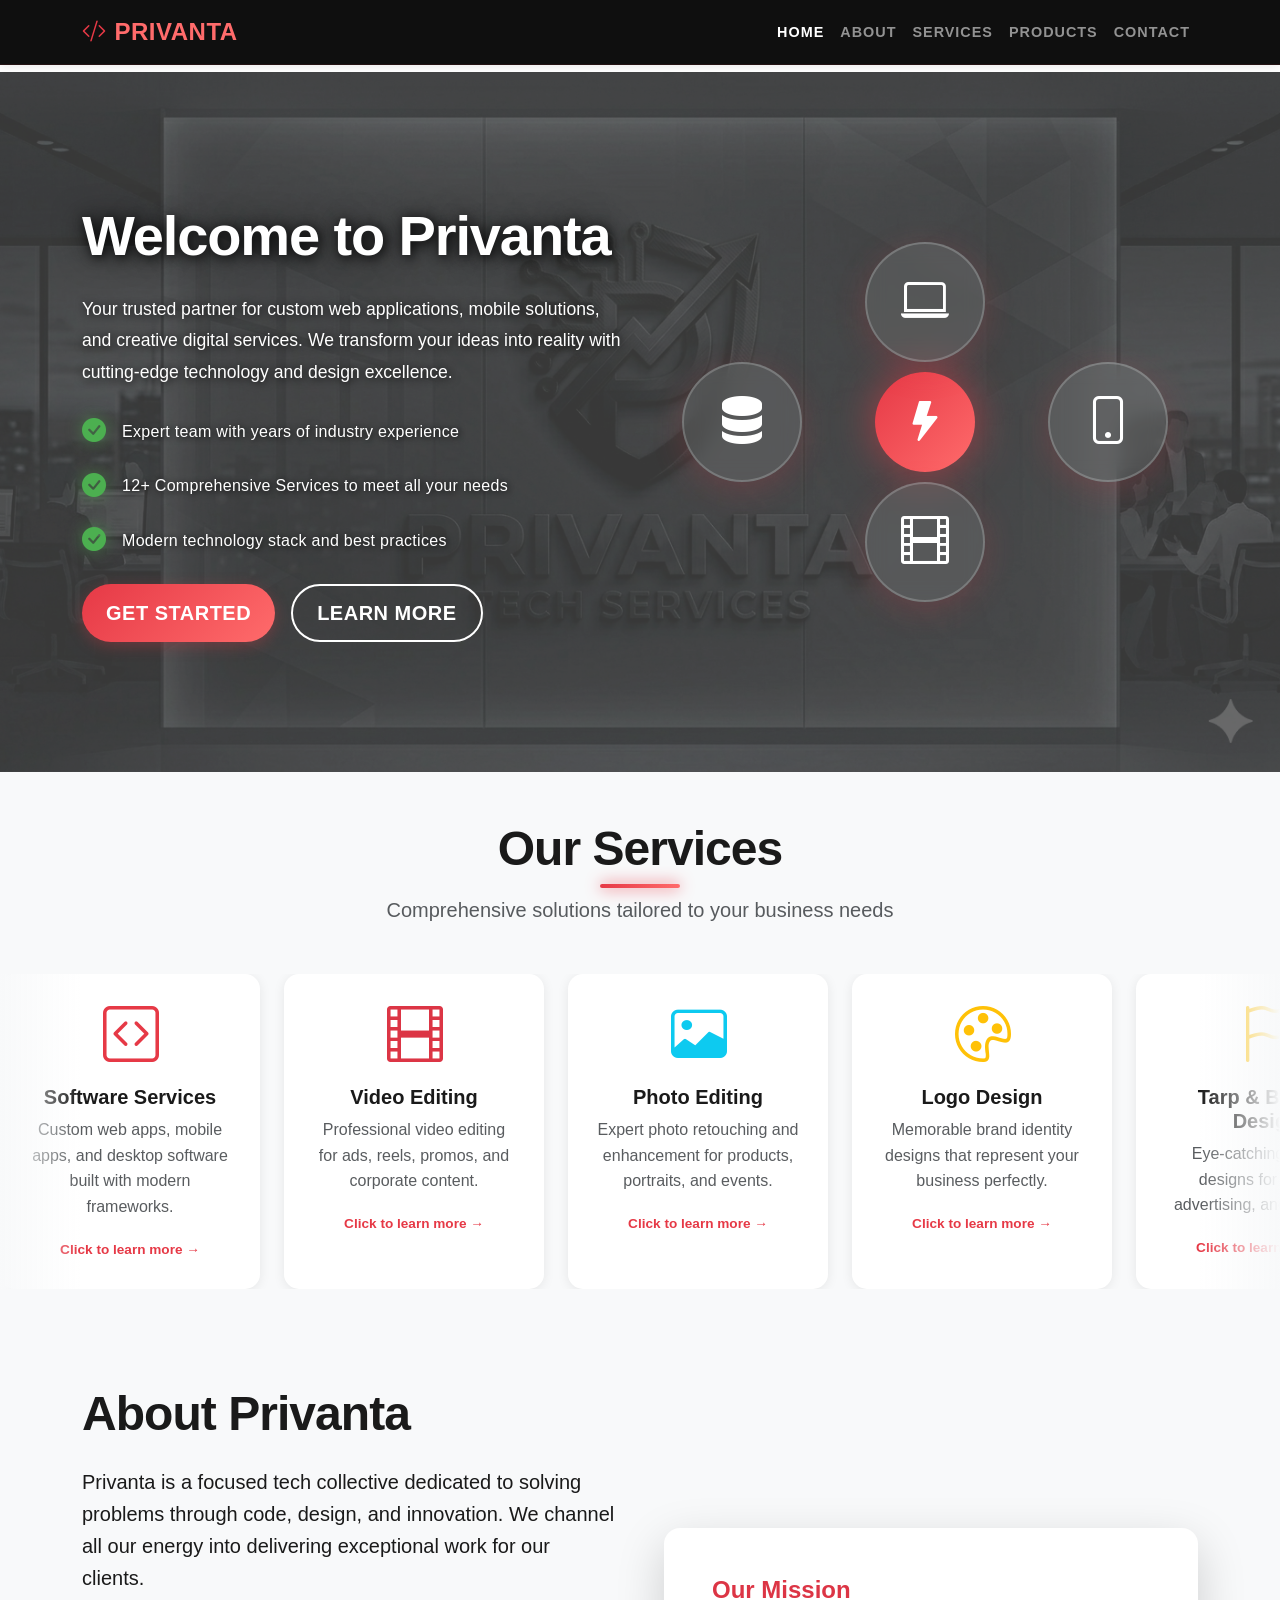
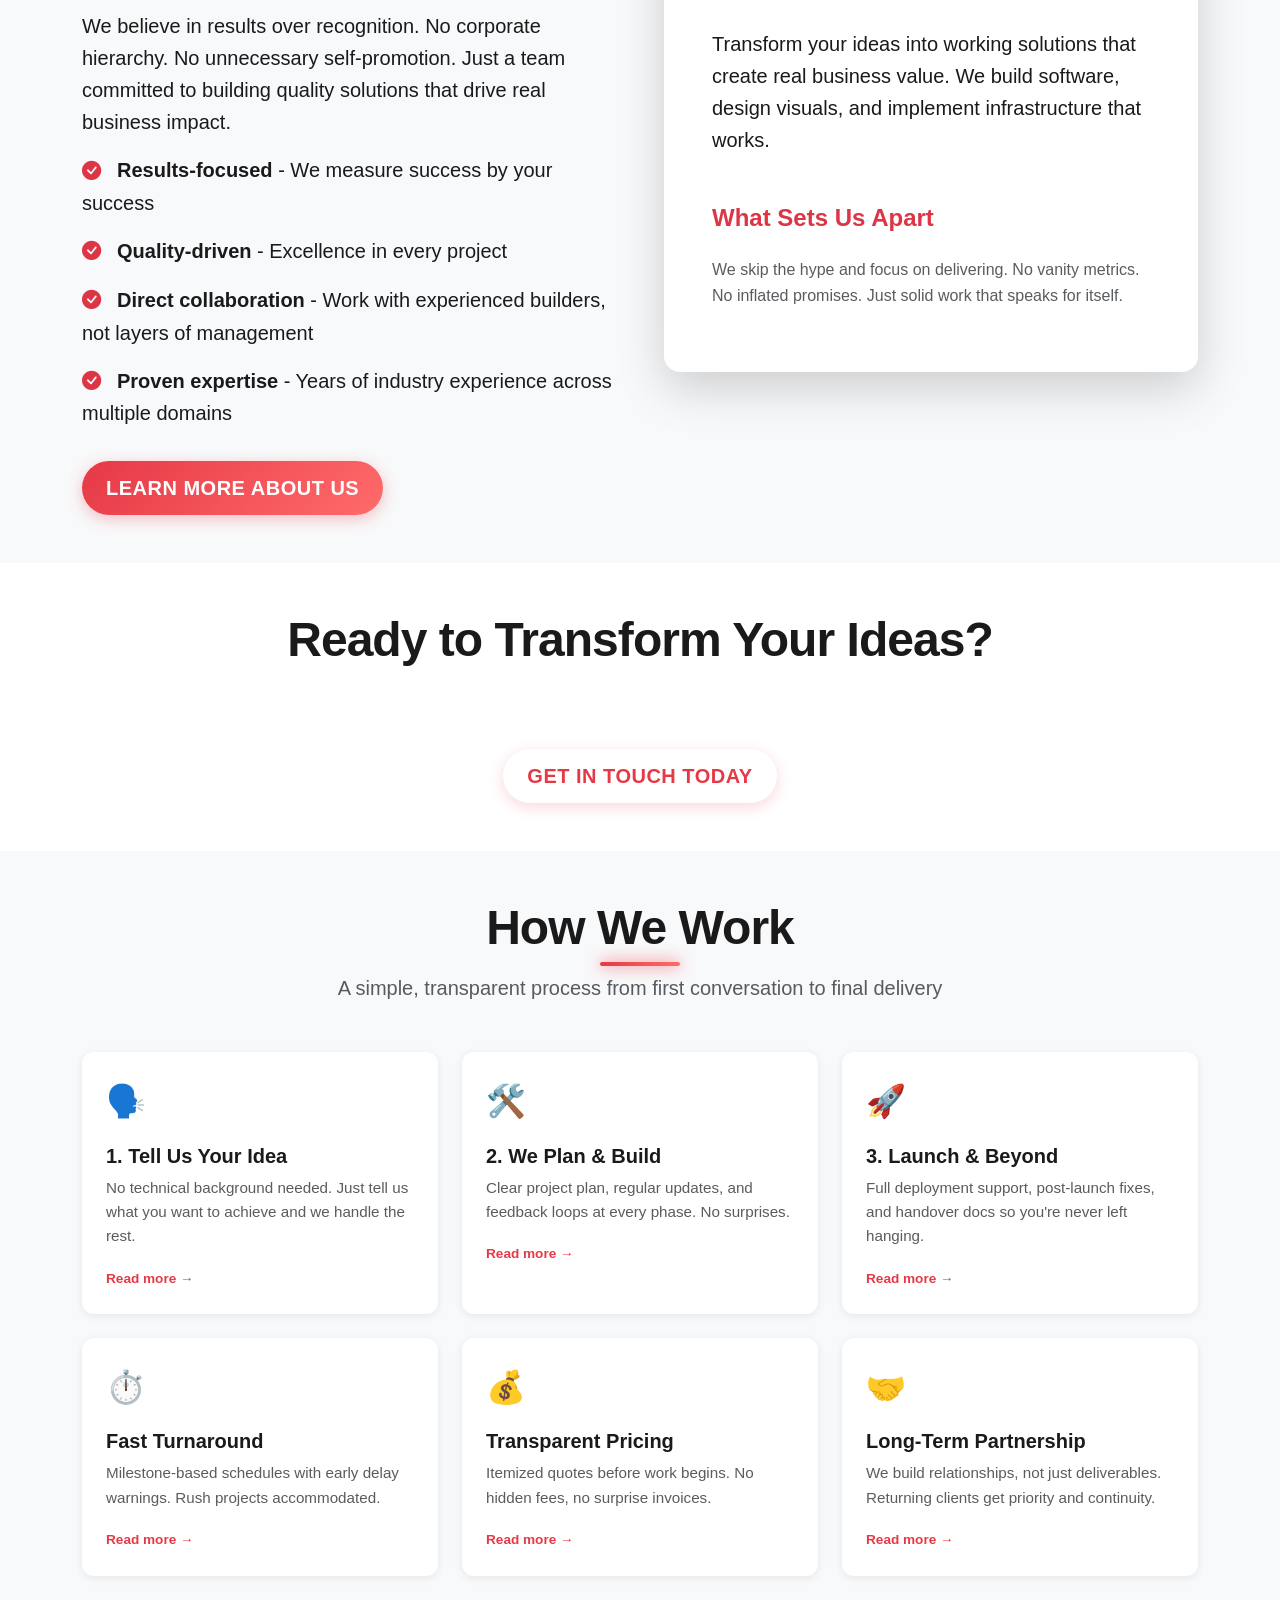
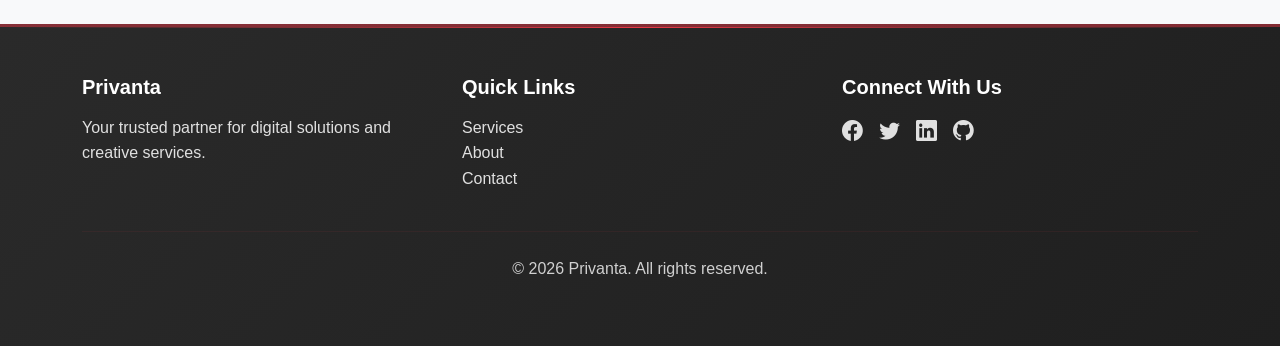
==== commit d8d8297b: "added a product page" ====
--- a/index.html
+++ b/index.html
@@ -27,8 +27,9 @@
             <div class="collapse navbar-collapse" id="navbarNav">
                 <ul class="navbar-nav ms-auto">
                     <li class="nav-item"><a class="nav-link" href="#home">Home</a></li>
-                    <li class="nav-item"><a class="nav-link" href="about">About</a></li>
+                    <li class="nav-item"><a class="nav-link" href="about.html">About</a></li>
                     <li class="nav-item"><a class="nav-link" href="#services">Services</a></li>
+                    <li class="nav-item"><a class="nav-link" href="products.html">Products</a></li>
                     <li class="nav-item"><a class="nav-link" href="#" onclick="event.preventDefault(); new bootstrap.Modal(document.getElementById('contactModal')).show();">Contact</a></li>
                 </ul>
             </div>
--- a/css/style.css
+++ b/css/style.css
@@ -34,6 +34,7 @@
 
 html {
     scroll-behavior: smooth;
+    overflow-x: hidden;
 }
 
 /* ============================================
@@ -79,6 +80,15 @@
     box-shadow: 0 4px 20px rgba(230, 57, 70, 0.2);
     backdrop-filter: blur(10px);
     border-bottom: 1px solid rgba(230, 57, 70, 0.1);
+    position: fixed !important;
+    top: 0;
+    left: 0;
+    right: 0;
+    z-index: 1030;
+}
+
+body {
+    padding-top: 72px;
 }
 
 .navbar-brand {
@@ -217,18 +227,13 @@
     pointer-events: none;
 }
 
-/* Mobile Responsive Styles */
+/* Slightly smaller bubbles at 992px */
 @media (max-width: 992px) {
-    .hero-icons-container {
-        height: 300px;
-    }
-
     .hero-icon-circle {
         width: 100px;
         height: 100px;
         font-size: 2.5rem;
     }
-
     .hero-center-icon {
         width: 85px;
         height: 85px;
@@ -236,135 +241,61 @@
     }
 }
 
-@media (max-width: 768px) {
+/* Below lg breakpoint: hide the bubble column entirely, keep text full-width */
+@media (max-width: 991px) {
     .hero-section {
-        min-height: 560px;
-    }
-
+        min-height: auto;
+    }
     .hero-section::before {
         background-attachment: scroll;
-        background-size: contain;
-        background-position: center;
-        opacity: 0.4;
-    }
-
+        opacity: 0.35;
+    }
     .hero-title {
         font-size: 2rem;
     }
-
     .hero-subtitle {
         font-size: 0.95rem;
     }
-
-    /* Hide animations on tablet */
-    .hero-icons-container {
-        height: 280px;
-        opacity: 0.7;
-    }
-
-    .hero-icon-circle {
-        width: 80px;
-        height: 80px;
-        font-size: 2rem;
-        animation: none !important;
-    }
-
-    .hero-icon-circle:hover {
-        transform: scale(1) !important;
-    }
-
-    .hero-center-icon {
-        width: 65px;
-        height: 65px;
-        font-size: 1.6rem;
-        animation: pulse-center-mobile 2s ease-in-out infinite !important;
-    }
-
-    @keyframes pulse-center-mobile {
-        0%, 100% {
-            box-shadow: 0 0 20px rgba(230, 57, 70, 0.4);
-        }
-        50% {
-            box-shadow: 0 0 30px rgba(230, 57, 70, 0.6);
-        }
+    .hero-image {
+        display: none;
     }
 }
 
 @media (max-width: 576px) {
     .hero-section {
-        min-height: 480px;
         padding: 1.5rem 0;
     }
-
     .hero-section::before {
-        background-size: contain;
-        background-position: center;
-        opacity: 0.3;
-    }
-
+        opacity: 0.25;
+    }
     .hero-title {
-        font-size: 1.4rem;
-        margin-bottom: 1.5rem;
-    }
-
+        font-size: 1.5rem;
+        margin-bottom: 0.75rem;
+    }
     .hero-subtitle {
+        font-size: 0.82rem;
+        line-height: 1.5;
+        margin-bottom: 0.75rem;
+    }
+    .hero-features {
+        margin-bottom: 1rem;
+    }
+    .hero-features .d-flex {
+        margin-bottom: 0.6rem;
+    }
+    .hero-features .bi-check-circle-fill {
+        font-size: 1rem !important;
+        margin-right: 0.5rem !important;
+    }
+    .hero-features span {
         font-size: 0.8rem;
-        margin-bottom: 1rem;
-        line-height: 1.5;
-    }
-
-    .hero-features {
-        margin-bottom: 1.5rem;
-    }
-
-    .hero-features .d-flex {
-        margin-bottom: 0.8rem;
-    }
-
-    .hero-features .bi-check-circle-fill {
-        font-size: 1.2rem;
-        margin-right: 0.8rem;
-    }
-
-    .hero-features span {
-        font-size: 0.85rem;
-    }
-
-    /* Minimize/Hide icons on mobile */
-    .hero-icons-container {
-        height: 150px;
-        opacity: 0.4;
-        margin-top: 2rem;
-    }
-
-    .hero-icon-circle {
-        width: 50px;
-        height: 50px;
-        font-size: 1.2rem;
-        animation: none !important;
-        border-width: 1px;
-    }
-
-    .hero-icon-circle:hover {
-        transform: none !important;
-        background: rgba(255, 255, 255, 0.1);
-    }
-
-    .hero-center-icon {
-        width: 45px;
-        height: 45px;
-        font-size: 1rem;
-        animation: pulse-center-mobile 2s ease-in-out infinite !important;
-        box-shadow: 0 0 15px rgba(230, 57, 70, 0.3);
-    }
-
+    }
     .btn {
-        font-size: 0.85rem;
-        padding: 0.5rem 1rem;
-    }
-
+        font-size: 0.82rem;
+        padding: 0.45rem 0.9rem;
+    }
     .btn-lg {
-        padding: 0.6rem 1.2rem;
+        padding: 0.55rem 1.1rem;
     }
 }
 
@@ -1125,6 +1056,14 @@
    MODAL
    ============================================ */
 
+.modal-backdrop {
+    display: none !important;
+}
+
+.modal {
+    background: transparent !important;
+}
+
 .modal-header {
     background: linear-gradient(135deg, var(--primary-color), var(--secondary-color)) !important;
     border: none;
@@ -1506,6 +1445,12 @@
     overflow: hidden;
     width: 100%;
     position: relative;
+    cursor: grab;
+    user-select: none;
+}
+
+.services-scroll-wrapper.dragging {
+    cursor: grabbing;
 }
 
 .services-scroll-wrapper::before,
@@ -1533,7 +1478,9 @@
     display: flex;
     gap: 1.5rem;
     width: max-content;
-    animation: servicesScroll 30s linear infinite;
+    animation: servicesScroll 55s linear infinite;
+    will-change: transform;
+    transform: translateZ(0);
 }
 
 .services-scroll-track:hover {
@@ -1561,3 +1508,45 @@
     transform: translateY(-8px);
     box-shadow: 0 12px 30px rgba(230, 57, 70, 0.2);
 }
+
+@media (max-width: 768px) {
+    .service-scroll-card {
+        width: 190px;
+        padding: 1.1rem;
+        border-radius: 12px;
+    }
+    .service-scroll-card h5 {
+        font-size: 0.9rem;
+    }
+    .service-scroll-card p {
+        font-size: 0.78rem;
+    }
+    .service-scroll-card .display-4 {
+        font-size: 2rem !important;
+    }
+}
+
+@media (max-width: 480px) {
+    .service-scroll-card {
+        width: 150px;
+        padding: 0.85rem;
+        border-radius: 10px;
+    }
+    .service-scroll-card h5 {
+        font-size: 0.8rem;
+        margin-bottom: 0.3rem !important;
+    }
+    .service-scroll-card p {
+        font-size: 0.7rem;
+        margin-bottom: 0.3rem !important;
+    }
+    .service-scroll-card .display-4 {
+        font-size: 1.6rem !important;
+    }
+    .service-scroll-card span {
+        font-size: 0.7rem !important;
+    }
+    .services-scroll-track {
+        gap: 0.75rem;
+    }
+}
